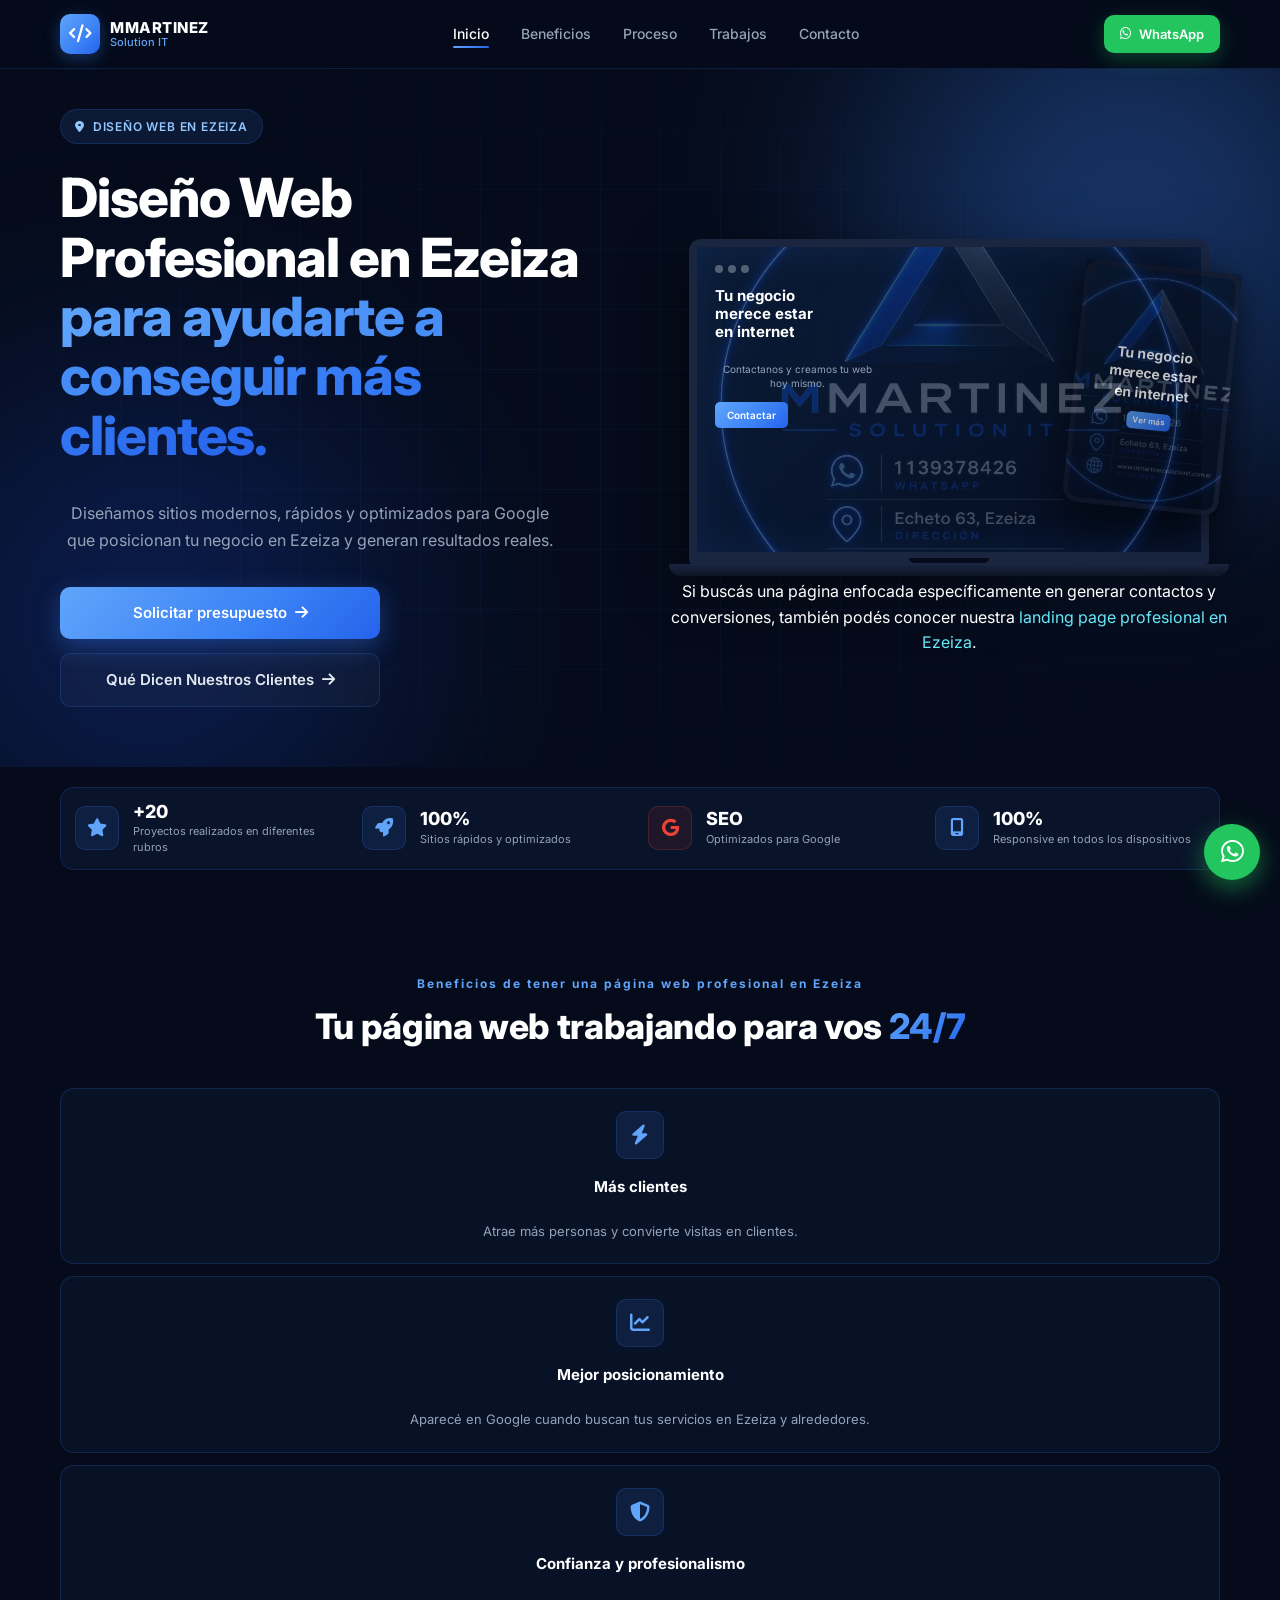
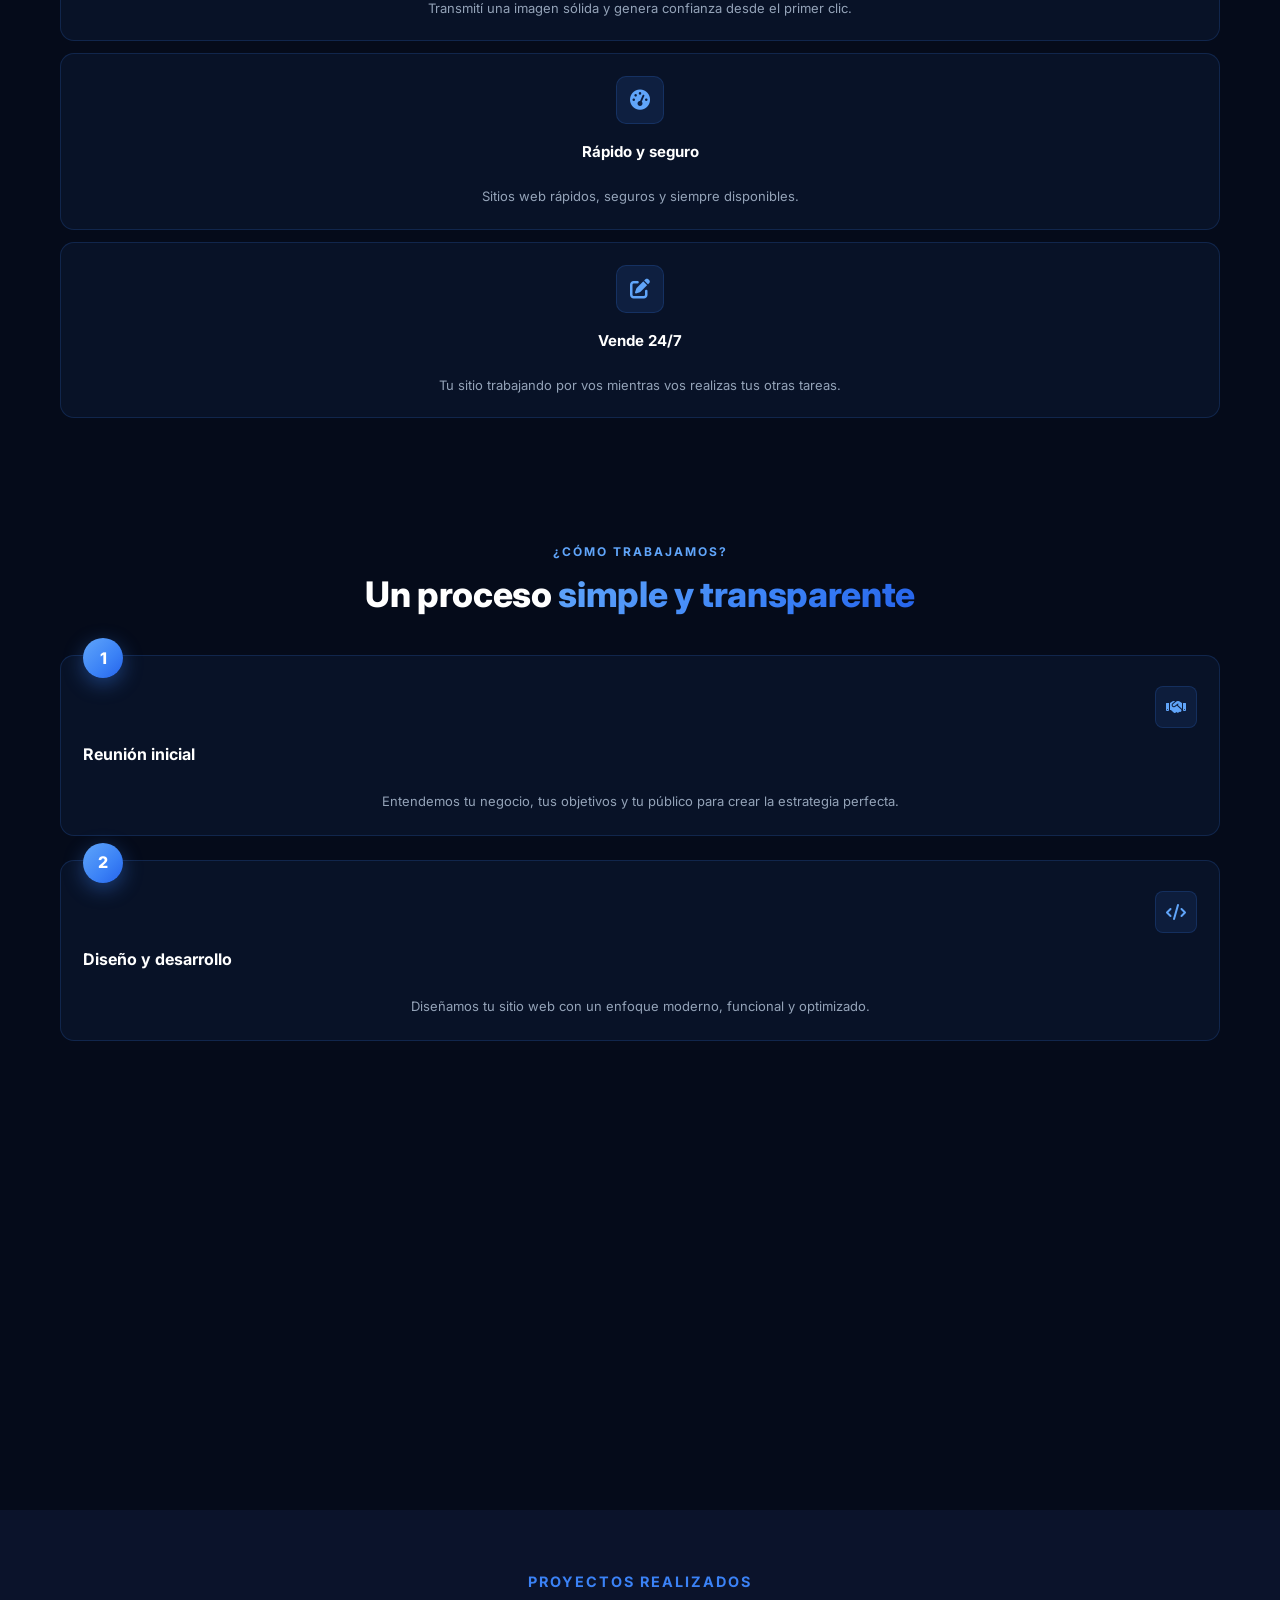
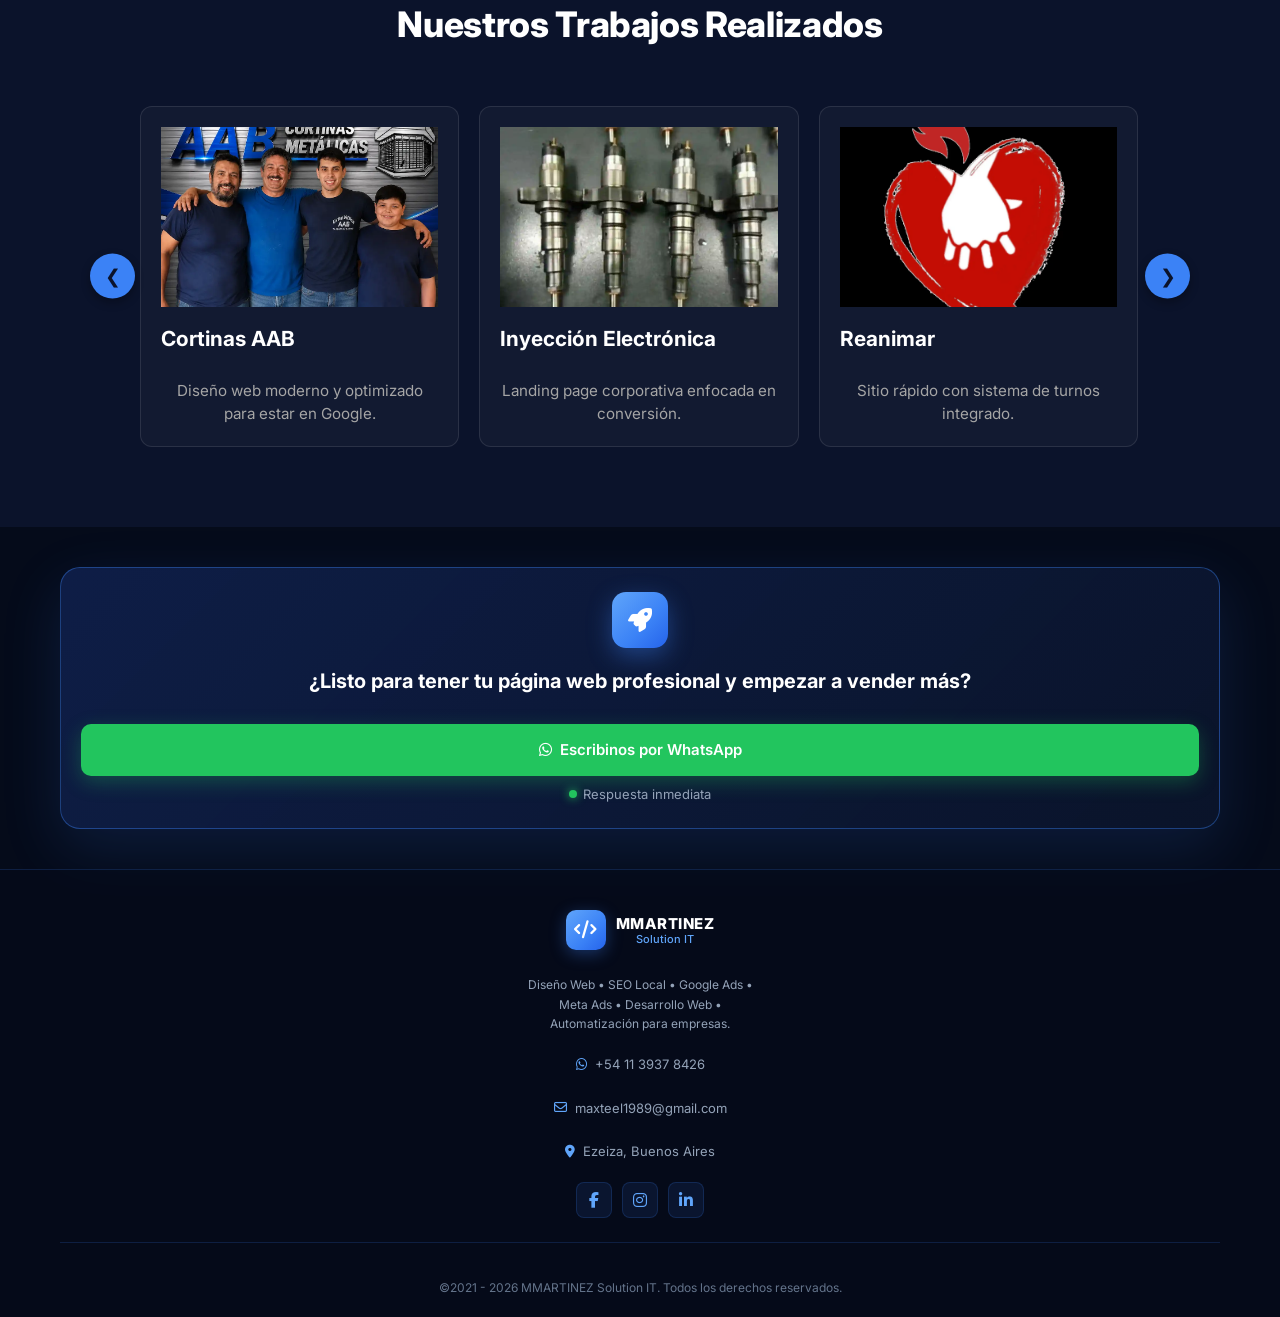
==== diseno-web-ezeiza.html @ 888f4911 "cambios en la web y de paso se agregaron las paginas de seo" ====
<!DOCTYPE html>

<html lang="es">

<head>
  <meta charset="UTF-8">
  <meta name="viewport" content="width=device-width, initial-scale=1.0">

  <!-- SEO -->
  <title>Diseño Web en Ezeiza | Páginas Web Profesionales | MMARTINEZ Solution IT</title>

  <meta
    name="description"
    content="Diseño web profesional en Ezeiza. Creamos páginas web rápidas, optimizadas para Google, SEO Local, Responsive y preparadas para conseguir clientes. Pedí tu presupuesto."
  >

  <meta
    name="keywords"
    content="Diseño Web Ezeiza, Desarrollo Web Ezeiza, Páginas Web Ezeiza, Landing Page Ezeiza, SEO Local Ezeiza, Google Ads Ezeiza, Marketing Digital Ezeiza"
  >

  <meta name="author" content="MMARTINEZ Solution IT">

  <meta
    name="robots"
    content="index,follow,max-image-preview:large,max-snippet:-1,max-video-preview:-1"
  >

  <!-- SEO LOCAL -->
  <meta name="geo.region" content="AR-B">
  <meta name="geo.placename" content="Ezeiza">
  <meta name="geo.position" content="-34.854;-58.523">
  <meta name="ICBM" content="-34.854,-58.523">

  <meta http-equiv="content-language" content="es-AR">

  <!-- URL CANÓNICA -->
  <link
    rel="canonical"
    href="https://www.mmartinezsolutionit.com.ar/diseno-web-ezeiza.html"
  >

  <meta name="theme-color" content="#050b1a">

  <!-- OPEN GRAPH -->
  <meta property="og:type" content="website">
  <meta property="og:locale" content="es_AR">
  <meta property="og:site_name" content="MMARTINEZ Solution IT">

  <meta
    property="og:title"
    content="Diseño Web Profesional en Ezeiza"
  >

  <meta
    property="og:description"
    content="Creamos páginas web modernas, rápidas y optimizadas para Google que generan clientes para tu negocio."
  >

  <meta
    property="og:url"
    content="https://www.mmartinezsolutionit.com.ar/diseno-web-ezeiza.html"
  >

  <meta
    property="og:image"
    content="https://www.mmartinezsolutionit.com.ar/img/mmartinez-logo.webp"
  >

  <!-- TWITTER / X -->
  <meta name="twitter:card" content="summary_large_image">

  <meta
    name="twitter:title"
    content="Diseño Web Profesional en Ezeiza"
  >

  <meta
    name="twitter:description"
    content="Páginas web modernas, rápidas y optimizadas para Google."
  >

  <meta
    name="twitter:image"
    content="https://www.mmartinezsolutionit.com.ar/img/mmartinez-logo.webp"
  >

 <!-- DATOS ESTRUCTURADOS -->
<script type="application/ld+json">
  {
    "@context": "https://schema.org",
    "@graph": [
      {
        "@type": "ProfessionalService",
        "@id": "https://www.mmartinezsolutionit.com.ar/#empresa",
        "name": "MMARTINEZ Solution IT",
        "url": "https://www.mmartinezsolutionit.com.ar/",
        "logo": "https://www.mmartinezsolutionit.com.ar/img/mmartinez-logo.webp",
        "image": "https://www.mmartinezsolutionit.com.ar/img/mmartinez-logo.webp",
        "telephone": "+54 11 3937-8426",
        "email": "mailto:maxteel1989@gmail.com",
        "priceRange": "$$",
        "description": "Agencia especializada en Diseño Web, SEO Local, Google Ads y Marketing Digital para empresas y comercios de Ezeiza.",
        "address": {
          "@type": "PostalAddress",
          "addressLocality": "Ezeiza",
          "addressRegion": "Buenos Aires",
          "addressCountry": "AR"
        },
        "areaServed": [
          {
            "@type": "City",
            "name": "Ezeiza"
          },
          {
            "@type": "City",
            "name": "Canning"
          },
          {
            "@type": "City",
            "name": "Monte Grande"
          },
          {
            "@type": "City",
            "name": "Tristán Suárez"
          },
          {
            "@type": "City",
            "name": "Carlos Spegazzini"
          }
        ],
        "sameAs": [
          "https://www.facebook.com/paginaswebmmartinez",
          "https://www.instagram.com/mmartinezsolutionit/",
          "https://www.linkedin.com/in/maximiliano-gabriel-martinez-54988a60/"
        ],
        "contactPoint": {
          "@type": "ContactPoint",
          "telephone": "+54 11 3937-8426",
          "contactType": "customer service",
          "areaServed": "AR",
          "availableLanguage": ["es"]
        }
      },
      {
        "@type": "WebSite",
        "@id": "https://www.mmartinezsolutionit.com.ar/#website",
        "url": "https://www.mmartinezsolutionit.com.ar/",
        "name": "MMARTINEZ Solution IT",
        "publisher": {
          "@id": "https://www.mmartinezsolutionit.com.ar/#empresa"
        },
        "inLanguage": "es-AR"
      },
      
      {
        "@type": "WebPage",
        "@id": "https://www.mmartinezsolutionit.com.ar/diseno-web-ezeiza.html",
        "url": "https://www.mmartinezsolutionit.com.ar/diseno-web-ezeiza.html",
        "name": "Diseño Web en Ezeiza",
        "description": "Servicio profesional de Diseño Web en Ezeiza para empresas, comercios y profesionales.",
        "isPartOf": {
          "@id": "https://www.mmartinezsolutionit.com.ar/#website"
        },
        "about": {
          "@id": "https://www.mmartinezsolutionit.com.ar/#empresa"
        },
        "inLanguage": "es-AR"
      }    
    ]
  }
  </script>
  <!-- ICONO -->
  <link
    rel="icon"
    type="image/webp"
    href="./img/mmartinez-logo.webp"
  >

  <link
    rel="apple-touch-icon"
    href="./img/mmartinez-logo.webp"
  >

  <!-- PRECONNECT -->
  <link
    rel="preconnect"
    href="https://fonts.googleapis.com"
  >

  <link
    rel="preconnect"
    href="https://fonts.gstatic.com"
    crossorigin
  >

  <!-- FUENTE -->
  <link
    href="https://fonts.googleapis.com/css2?family=Inter:wght@300;400;500;600;700;800;900&display=swap"
    rel="stylesheet"
  >

  <!-- FONT AWESOME -->
  <link
    rel="stylesheet"
    href="https://cdnjs.cloudflare.com/ajax/libs/font-awesome/6.5.0/css/all.min.css"
  >

  <!-- CSS -->
  <link rel="stylesheet" href="style1.css">

</head>

<body>
  
  <!--  ===== HEADER ===== -->
  <header class="header" id="header">
    <div class="container header__inner">
      <a href="index.html" class="logo" aria-label="MMartinez Solution IT">
        <span class="logo__icon">
          <i class="fa-solid fa-code"></i>
        </span>
        <span class="logo__text">
          <strong>MMARTINEZ</strong>
          <em>Solution IT</em>
        </span>
      </a>

      <nav class="nav" id="nav">
        <ul class="nav__list">
          <li><a href="#inicio" class="nav__link active" aria-current="page">Inicio</a></li>
          <li><a href="#beneficios" class="nav__link">Beneficios</a></li>
          <li><a href="#proceso" class="nav__link">Proceso</a></li>
          <li><a href="#trabajos" class="nav__link">Trabajos</a></li>
          <li><a href="#contacto" class="nav__link">Contacto</a></li>
        </ul>
      </nav>

      <a href="https://wa.me/5491139378426" target="_blank" rel="noopener" class="btn btn--whatsapp btn--sm">
        <i class="fa-brands fa-whatsapp"></i> WhatsApp
      </a>

      <button class="menu-toggle" aria-controls="nav" id="menuToggle" aria-label="Abrir menú" aria-expanded="false">
        <span></span><span></span><span></span>
      </button>
    </div>
  </header>

  <main>
  <!-- ===== HERO ===== -->
  <section class="hero" id="inicio">
    <div class="hero__bg">
      <div class="hero__grid"></div>
      <div class="hero__glow hero__glow--1"></div>
      <div class="hero__glow hero__glow--2"></div>
    </div>
    <div class="container hero__inner">
      <div class="hero__content">
        <span class="badge">
          <i class="fa-solid fa-location-dot"></i> DISEÑO WEB EN EZEIZA
        </span>
        <h1 class="hero__title">
          Diseño Web Profesional en Ezeiza<br />
          <span class="text-gradient">para ayudarte a conseguir más clientes. </span><br />
         
        </h1>
        <p class="hero__desc">
          Diseñamos sitios modernos, rápidos y optimizados para Google que posicionan tu negocio en Ezeiza y generan resultados reales.
        </p>
        <div class="hero__cta">
          <a href="https://wa.me/5491139378426" class="btn btn--primary">
            Solicitar presupuesto <i class="fa-solid fa-arrow-right"></i>
          </a>
          <a href="https://g.page/r/CZ8vkkgqBsf7EBM/review" class="btn btn--outline">
            Qué Dicen Nuestros Clientes <i class="fa-solid fa-arrow-right"></i>
          </a>
        </div>
      </div>

      <div class="hero__visual">
        <div class="hero__devices">
          <div class="device device--laptop">
            <div class="device__screen">
              <div class="device__content">
                <div class="mock-header">
                  <span></span><span></span><span></span>
                </div>
                <h4>Tu negocio<br/>merece estar<br/>en internet</h4>
                <p>Contactanos y creamos tu web hoy mismo.</p>
                <span class="mock-btn">Contactar</span>
              </div>
            </div>
            <div class="device__base">
              <p class="device__base__parrafo">
                Si buscás una página enfocada específicamente en generar
                contactos y conversiones, también podés conocer nuestra
                <a class="device__base__landing" href="landing-page-ezeiza.html">landing page profesional en Ezeiza</a>.
              </p>
            </div>
          </div>
          <div class="device device--tablet">
            <div class="device__screen">
              <div class="device__content">
                <h5>Tu negocio<br/>merece estar<br/>en internet</h5>
                <span class="mock-btn mock-btn--sm">Ver más</span>
              </div>
            </div>
          </div>
        </div>
      </div>
    </div>
  </section>

  <!-- ===== STATS ===== -->
  <section class="stats">
    <div class="container">
      <div class="stats__grid">
        <div class="stat">
          <div class="stat__icon"><i class="fa-solid fa-star"></i></div>
          <div class="stat__body">
            <span class="stat__num">+20</span>
            <span class="stat__label">Proyectos realizados en diferentes rubros</span>
          </div>
        </div>
        <div class="stat">
          <div class="stat__icon"><i class="fa-solid fa-rocket"></i></div>
          <div class="stat__body">
            <span class="stat__num">100%</span>
            <span class="stat__label">Sitios rápidos y optimizados</span>
          </div>
        </div>
        <div class="stat">
          <div class="stat__icon stat__icon--google">
            <i class="fa-brands fa-google"></i>
          </div>
          <div class="stat__body">
            <span class="stat__num">SEO</span>
            <span class="stat__label">Optimizados para Google</span>
          </div>
        </div>
        <div class="stat">
          <div class="stat__icon"><i class="fa-solid fa-mobile-screen"></i></div>
          <div class="stat__body">
            <span class="stat__num">100%</span>
            <span class="stat__label">Responsive en todos los dispositivos</span>
          </div>
        </div>
      </div>
    </div>
  </section>

  <!-- ===== BENEFITS ===== -->
  <section class="benefits" id="beneficios">
    <div class="container">
      <div class="section-head">
        <span class="section-eyebrow">Beneficios de tener una página web profesional en Ezeiza</span>
        <h2 class="section-title">
          Tu página web trabajando para vos <span class="text-gradient">24/7</span>
        </h2>
      </div>

      <div class="benefits__grid">
        <article class="benefit-card" data-benefit>
          <div class="benefit-card__icon"><i class="fa-solid fa-bolt"></i></div>
          <h3>Más clientes</h3>
          <p>Atrae más personas y convierte visitas en clientes.</p>
        </article>
        <article class="benefit-card" data-benefit>
          <div class="benefit-card__icon"><i class="fa-solid fa-chart-line"></i></div>
          <h3>Mejor posicionamiento</h3>
          <p>Aparecé en Google cuando buscan tus servicios en Ezeiza y alrededores.</p>
        </article>
        <article class="benefit-card" data-benefit>
          <div class="benefit-card__icon"><i class="fa-solid fa-shield-halved"></i></div>
          <h3>Confianza y profesionalismo</h3>
          <p>Transmití una imagen sólida y genera confianza desde el primer clic.</p>
        </article>
        <article class="benefit-card" data-benefit>
          <div class="benefit-card__icon"><i class="fa-solid fa-gauge-high"></i></div>
          <h3>Rápido y seguro</h3>
          <p>Sitios web rápidos, seguros y siempre disponibles.</p>
        </article>
        
        <article class="benefit-card" data-benefit>
          <div class="benefit-card__icon"><i class="fa-solid fa-pen-to-square"></i></div>
          <h3>Vende 24/7</h3>
          <p>Tu sitio trabajando por vos mientras vos realizas tus otras tareas.</p>
        </article>
      </div>
    </div>
  </section>

  <!-- ===== PROCESS ===== -->
  <section class="process" id="proceso">
    <div class="container">
      <div class="section-head">
        <span class="section-eyebrow">¿CÓMO TRABAJAMOS?</span>
        <h2 class="section-title">
          Un proceso <span class="text-gradient">simple y transparente</span>
        </h2>
      </div>

      <div class="process__grid">
        <article class="step-card">
          <span class="step-card__num">1</span>
          <div class="step-card__icon"><i class="fa-solid fa-handshake"></i></div>
          <h3>Reunión inicial</h3>
          <p>Entendemos tu negocio, tus objetivos y tu público para crear la estrategia perfecta.</p>
        </article>
        <article class="step-card">
          <span class="step-card__num">2</span>
          <div class="step-card__icon"><i class="fa-solid fa-code"></i></div>
          <h3>Diseño y desarrollo</h3>
          <p>Diseñamos tu sitio web con un enfoque moderno, funcional y optimizado.</p>
        </article>
        <article class="step-card">
          <span class="step-card__num">3</span>
          <div class="step-card__icon"><i class="fa-solid fa-magnifying-glass"></i></div>
          <h3>Revisión y ajustes</h3>
          <p>Revisamos juntos el sitio y realizamos los ajustes necesarios.</p>
        </article>
        <article class="step-card">
          <span class="step-card__num">4</span>
          <div class="step-card__icon"><i class="fa-solid fa-rocket"></i></div>
          <h3>Publicación y soporte</h3>
          <p>Publicamos tu web en internet y te brindamos soporte continuo.</p>
        </article>
      </div>
    </div>
  </section>

  <!-- ===== WORKS ===== -->
  <section id="trabajos" class="trabajos-section">
    <div class="container">
        <span class="section-subtitle">PROYECTOS REALIZADOS</span>
        <h2 class="section-title">Nuestros Trabajos Realizados</h2>
        
        <!-- CONTENEDOR PRINCIPAL DEL SLIDER -->
        <div class="slider-container">
            <!-- Pista interna que se mueve de forma horizontal -->
            <div class="slider-track">
                <!-- Tarjeta 1 -->
                <div class="slider-card">
                    <div class="card-image-placeholder"><img src="./img/familia-version-final-convertido.webp" width="600"
                      height="400" loading="lazy" alt="Página web desarrollada para Cortinas AAB en Ezeiza" class="work-img">
                    </div>
                    <h3>Cortinas AAB</h3>
                    <p>Diseño web moderno y optimizado para estar en Google.</p>
                </div>
                <!-- Tarjeta 2 -->
                <div class="slider-card">
                    <div class="card-image-placeholder"><img src="./img/emi_11zon.webp" width="600"
                      height="400" loading="lazy" alt="inyeccion electronica creada en Ezeiza" class="work-img"></div>
                    <h3>Inyección Electrónica</h3>
                    <p>Landing page corporativa enfocada en conversión.</p>
                </div>
                <!-- Tarjeta 3 -->
                <div class="slider-card">
                    <div class="card-image-placeholder"><img src="./img/reanimar_11zon.webp" width="600"
                      height="400" loading="lazy" alt="Reanimar" class="work-img"></div>
                    <h3>Reanimar</h3>
                    <p>Sitio rápido con sistema de turnos integrado.</p>
                </div>
                <!-- Tarjeta 4 -->
                <div class="slider-card">
                    <div class="card-image-placeholder"><img src="./img/viejaloca-sleider1_11zon.webp" width="600"
                      height="400" loading="lazy" alt="locamaria" class="work-img"></div>
                    <h3>Loca Maria Grow Shop</h3>
                    <p>Portal estilo tienda online, con optimización SEO local.</p>
                </div>
            </div>

            <!-- Botones de navegación (A los costados) -->
            <button type="button" class="slider-btn prev-btn" aria-label="Anterior">&#10094;</button>
            <button type="button" class="slider-btn next-btn" aria-label="Siguiente">&#10095;</button>
        </div>
    </div>
</section>


  <!-- ===== CTA BAR ===== -->
  <section class="cta-bar" id="contacto">
    <div class="container">
      <div class="cta-bar__inner">
        <div class="cta-bar__text">
          <div class="cta-bar__icon"><i class="fa-solid fa-rocket"></i></div>
          <div>
            <h3>¿Listo para tener tu página web profesional y empezar a vender más?</h3>
          </div>
        </div>
        <div class="cta-bar__actions">
          <a href="https://wa.me/5491139378426" target="_blank" rel="noopener" class="btn btn--whatsapp">
            <i class="fa-brands fa-whatsapp"></i> Escribinos por WhatsApp
          </a>
          <span class="cta-bar__note">
            <span class="dot"></span> Respuesta inmediata
          </span>
        </div>
      </div>
    </div>
  </section>
</main>
  <!-- ===== FOOTER ===== -->
  <footer class="footer">
    <div class="container">
      <div class="footer__grid">
        <div class="footer__brand">
          <a href="#inicio" class="logo">
            <span class="logo__icon"><i class="fa-solid fa-code"></i></span>
            <span class="logo__text">
              <strong>MMARTINEZ</strong>
              <em>Solution IT</em>
            </span>
          </a>
          <p>Diseño Web • SEO Local • Google Ads • Meta Ads • Desarrollo Web • Automatización para empresas.</p>
        </div>
        <div class="footer__col">
          <a href="https://wa.me/5491139378426" target="_blank" rel="noopener">
            <i class="fa-brands fa-whatsapp"></i> +54 11 3937 8426
          </a>
        </div>

        <!-- DÉJALO ASÍ -->
<div class="footer__col">
  <a href="mailto:maxteel1989@gmail.com">
    <i class="fa-regular fa-envelope"></i> maxteel1989@gmail.com
  </a>
</div>
        <div class="footer__col">
          <span><i class="fa-solid fa-location-dot"></i> Ezeiza, Buenos Aires</span>
        </div>
        <div class="footer__social">
          <a href="https://www.facebook.com/paginaswebmmartinez" aria-label="Facebook"><i class="fa-brands fa-facebook-f"></i></a>
          <a href="https://www.instagram.com/mmartinezsolutionit?igsh=dno4ZnNzYWp0a2tt" aria-label="Instagram"><i class="fa-brands fa-instagram"></i></a>
          <a href="https://www.linkedin.com/in/maximiliano-gabriel-martinez-54988a60?utm_source=share_via&utm_content=profile&utm_medium=member_android" aria-label="LinkedIn"><i class="fa-brands fa-linkedin-in"></i></a>
        </div>
      </div>
      <div class="footer__bottom">
        <p>©2021 - 2026 MMARTINEZ Solution IT. Todos los derechos reservados.</p>
      </div>
    </div>
  </footer>

  <!-- Mobile floating WhatsApp -->
  <a href="https://wa.me/5491139378426" target="_blank" rel="noopener" class="float-wa" aria-label="WhatsApp">
    <i class="fa-brands fa-whatsapp"></i>
  </a>
  <script src="app1.js"></script>
 
</body>
</html>
---- style1.css ----
/* ============================================
   MMARTINEZ Solution IT - Styles
   ============================================ */

/* ---------- Variables ---------- */
:root {
    --bg-900: #050b1a;
    --bg-800: #0a1428;
    --bg-700: #0d1a35;
    --bg-600: #111f3d;
    --bg-500: #172a4d;
    --border: rgba(59, 130, 246, 0.18);
    --border-hover: rgba(59, 130, 246, 0.4);
    --blue-500: #3b82f6;
    --blue-400: #60a5fa;
    --blue-300: #93c5fd;
    --cyan-300: #67e8f9;
    --green-500: #22c55e;
    --white: #ffffff;
    --text: #e2e8f0;
    --text-muted: #94a3b8;
    --text-dim: #64748b;
    --radius: 14px;
    --radius-sm: 10px;
    --radius-lg: 20px;
    --shadow-glow: 0 0 60px rgba(59, 130, 246, 0.25);
    --grad-blue: linear-gradient(135deg, #60a5fa 0%, #3b82f6 60%, #2563eb 100%);
    --grad-cyan: linear-gradient(135deg, #67e8f9 0%, #3b82f6 100%);
  }
  
  /* ---------- Reset ---------- */
  *, *::before, *::after { box-sizing: border-box; }
  * { margin: 0; padding: 0; }
  
  html { scroll-behavior: smooth; -webkit-text-size-adjust: 100%;
    overflow-x: hidden }
  
   
  
  body {
    font-family: 'Inter', -apple-system, sans-serif;
    background: var(--bg-900);
    color: var(--text);
    line-height: 1.6;
    overflow-x: hidden;
    -webkit-font-smoothing: antialiased;
  }
  img, svg { max-width: 100%; display: block; }
  a { color: inherit; text-decoration: none; }
  button { font: inherit; background: none; border: none; color: inherit; cursor: pointer; }
  ul { list-style: none; }
  
  /* ---------- Layout ---------- */
  .container {
    width: 100%;
    max-width: 1200px;
    margin: 0 auto;
    padding: 0 20px;
  }
  
  /* ---------- Utilities ---------- */
  .text-gradient {
    background: var(--grad-blue);
    -webkit-background-clip: text;
    background-clip: text;
    color: transparent;
  }
  
  /* ---------- Buttons ---------- */
  .btn {
    display: inline-flex;
    align-items: center;
    justify-content: center;
    gap: 8px;
    padding: 14px 26px;
    border-radius: 10px;
    font-weight: 600;
    font-size: 15px;
    transition: all 0.25s ease;
    cursor: pointer;
    white-space: nowrap;
  }
  .btn--sm { padding: 9px 16px; font-size: 13px; }
  .btn--primary {
    background: var(--grad-blue);
    color: var(--white);
    box-shadow: 0 8px 24px rgba(59, 130, 246, 0.35);
  }
  .btn--primary:hover { transform: translateY(-2px); box-shadow: 0 12px 32px rgba(59,130,246,.5); }
  .btn--outline {
    background: rgba(255,255,255,0.03);
    color: var(--text);
    border: 1px solid var(--border);
  }
  .btn--outline:hover { background: rgba(59,130,246,0.1); border-color: var(--border-hover); }
  .btn--whatsapp {
    background: var(--green-500);
    color: var(--white);
    box-shadow: 0 6px 20px rgba(34,197,94,.3);
  }
  .btn--whatsapp:hover { background: #16a34a; transform: translateY(-2px); }
  
  /* ---------- Logo ---------- */
  .logo { display: inline-flex; align-items: center; gap: 10px; }
  .logo__icon {
    width: 40px; height: 40px;
    display: grid; place-items: center;
    background: var(--grad-blue);
    border-radius: 10px;
    color: white;
    font-size: 18px;
    box-shadow: 0 4px 16px rgba(59,130,246,.35);
  }
  .logo__text { display: flex; flex-direction: column; line-height: 1.1; }
  .logo__text strong { color: var(--white); font-size: 15px; font-weight: 800; letter-spacing: 0.5px; }
  .logo__text em { color: var(--blue-400); font-size: 11px; font-style: normal; font-weight: 500; }
  
  /* ---------- Header ---------- */
  .header {
    position: sticky;
    top: 0;
    z-index: 100;
    background: rgba(5, 11, 26, 0.75);
    backdrop-filter: blur(20px);
    -webkit-backdrop-filter: blur(20px);
    border-bottom: 1px solid var(--border);
    transition: background 0.3s;
  }
  .header.scrolled { background: rgba(5, 11, 26, 0.95); }
  .header__inner {
    display: flex;
    align-items: center;
    justify-content: space-between;
    gap: 20px;
    padding: 14px 20px;
  }
  .nav__list { display: flex; gap: 32px; }
  .nav__link {
    color: var(--text-muted);
    font-size: 14px;
    font-weight: 500;
    transition: color .2s;
    position: relative;
  }
  .nav__link:hover, .nav__link.active { color: var(--white); }
  .nav__link.active::after {
    content: '';
    position: absolute;
    bottom: -6px; left: 0;
    width: 100%; height: 2px;
    background: var(--grad-blue);
    border-radius: 2px;
  }
  .menu-toggle {
    display: none;
    flex-direction: column;
    gap: 5px;
    padding: 6px;
  }
  .menu-toggle span {
    width: 24px; height: 2px;
    background: var(--white);
    border-radius: 2px;
    transition: transform .3s;
  }
  
  /* ---------- Hero ---------- */
  .hero {
    position: relative;
    padding: 60px 0 80px;
    overflow: hidden;
  }
  .hero__bg {
    position: absolute;
    inset: 0;
    z-index: 0;
    pointer-events: none;
  }
  .hero__grid {
    position: absolute;
    inset: 0;
    background-image:
      linear-gradient(rgba(59,130,246,0.06) 1px, transparent 1px),
      linear-gradient(90deg, rgba(59,130,246,0.06) 1px, transparent 1px);
    background-size: 60px 60px;
    mask-image: radial-gradient(ellipse at center, black 40%, transparent 80%);
    -webkit-mask-image: radial-gradient(ellipse at center, black 40%, transparent 80%);
  }
  .hero__glow {
    position: absolute;
    width: 500px; height: 500px;
    border-radius: 50%;
    filter: blur(120px);
    opacity: .35;
  }
  .hero__glow--1 {
    background: #3b82f6;
    top: -100px; right: -100px;
  }
  .hero__glow--2 {
    background: #1d4ed8;
    bottom: -100px; left: -100px;
    opacity: .25;
  }
  .hero__inner {
    position: relative;
    z-index: 1;
    display: grid;
    grid-template-columns: 1.05fr 1fr;
    gap: 50px;
    align-items: center;
  }
  
  .badge {
    display: inline-flex;
    align-items: center;
    gap: 8px;
    padding: 7px 14px;
    border-radius: 999px;
    background: rgba(59,130,246,0.12);
    border: 1px solid var(--border);
    color: var(--blue-300);
    font-size: 12px;
    font-weight: 600;
    letter-spacing: 0.8px;
    margin-bottom: 24px;
  }
  
  .hero__title {
    font-size: clamp(32px, 5vw, 54px);
    font-weight: 800;
    line-height: 1.1;
    color: var(--white);
    margin-bottom: 20px;
    letter-spacing: -0.02em;
  }
  .hero__desc {
    font-size: 16px;
    color: var(--text-muted);
    max-width: 500px;
    margin-bottom: 32px;
    line-height: 1.7;
  }
  .hero__cta {
    display: flex;
    gap: 14px;
    flex-wrap: wrap;
  }
  
  /* ---------- Hero devices (laptop + tablet mockup) ---------- */
  .hero__visual { position: relative; display: flex; justify-content: center; align-items: center; min-height: 380px; }
  .hero__devices { position: relative; width: 100%; max-width: 520px; }
  
  .device { position: relative; }
  .device--laptop { width: 100%; }
  /* ---------- Hero devices (laptop + tablet mockup) ---------- */
  .hero__visual { 
    position: relative; 
    display: flex; 
    justify-content: center; 
    align-items: center; 
    min-height: 380px; 
  }
  
  .hero__devices { 
    position: relative; 
    width: 100%; 
    max-width: 520px; 
  }
  
  .device { 
    position: relative; 
  }
  
  /* ---------- Hero devices (laptop + tablet mockup) ---------- */
  .hero__visual { 
    position: relative; 
    display: flex; 
    justify-content: center; 
    align-items: center; 
    min-height: 380px; 
  }
  
  .hero__devices { 
    position: relative; 
    width: 100%; 
    max-width: 520px; 
  }
  
  .device { 
    position: relative; 
  }
  
  /* ==========================================
     1. PANTALLA DE LA PC (LAPTOP)
     ========================================== */
  .device--laptop { 
    width: 100%; 
  }
  
  .device--laptop .device__screen {
    aspect-ratio: 16/10;
    background: linear-gradient(135deg, #0f2547 0%, #061229 100%); /* Sintaxis corregida */
    border-radius: 12px 12px 4px 4px;
    border: 8px solid #1a2540;
    border-bottom: 12px solid #1a2540;
    padding: 18px;
    position: relative;
    overflow: hidden;
    box-shadow: 0 20px 60px rgba(0,0,0,.5), inset 0 0 40px rgba(59,130,246,.15);
  }
  
  /* Imagen de fondo para la PC */
  .device--laptop .device__screen::before {
    content: '';
    position: absolute;
    inset: 0;
    background-image: url("./img/mmartinez-logo.webp");
    background-position: center;
    background-repeat: no-repeat;
    background-size: cover; /* Rellena la pantalla de la PC */
    opacity: .25; /* Opacidad baja para que se lea el texto */
    z-index: 1;
  }
  
  .device--laptop .device__base {
    height: 12px;
    background: linear-gradient(180deg, #1a2540, #0d1526);
    border-radius: 0 0 20px 20px;
    margin: 0 -20px;
    position: relative;
  }
  
  .device--laptop .device__base::before {
    content: '';
    position: absolute;
    top: 0; left: 50%;
    transform: translateX(-50%);
    width: 80px; height: 5px;
    background: #050b1a;
    border-radius: 0 0 8px 8px;
  }
  
  /* ==========================================
     2. PANTALLA DEL CELULAR / TABLET (¡Aquí estaba el error!)
     ========================================== */
  /* Agregamos el pseudoelemento ::before específicamente para la clase del HTML */
  /*.device--tablet .device__screen::before {
    content: '';
    position: absolute;
    inset: 0;
    background-image: url("./img/mmartinez-logo.webp");
    background-position: center;
    background-repeat: no-repeat;
    background-size: cover; /* Se adapta perfectamente al formato vertical del celular */
  /*  opacity: .25; /* Opacidad baja idéntica a la PC */
   /* z-index: 1;
  }*/
  /* ==========================================
     2. PANTALLA DEL CELULAR / TABLET
     ========================================== */
     .device--tablet .device__screen::before {
      content: '';
      position: absolute;
      inset: 0;
      background-image: url("./img/mmartinez-logo.webp");
      background-position: center;
      background-repeat: no-repeat;
      background-size: cover;
      opacity: .25;
      z-index: 1;
    }
    
    /* --- Ajustes para evitar que el botón se desborde abajo --- */
    .device--tablet .device__screen {
      aspect-ratio: 9/14;
      background: linear-gradient(135deg, #0f2547 0%, #061229 100%);
      border-radius: 14px;
      border: 5px solid #1a2540;
      padding: 10px 6px; /* Reducimos padding interno */
      overflow: hidden;
      box-shadow: 0 15px 40px rgba(0,0,0,.6);
    }
    
    .device--tablet .device__content {
      max-width: 100%;
      height: 100%;
      display: flex;
      flex-direction: column;
      justify-content: center;
      align-items: center;
      text-align: center;
    }
    
    .device--tablet .device__content h5 {
      font-size: clamp(9px, 1.2vw, 11px); /* Reducimos un poco el texto */
      font-weight: 700;
      color: white;
      margin-bottom: 6px;
      line-height: 1.2;
    }
    
    .device--tablet .mock-btn--sm {
      padding: 2px 6px;
      font-size: 8px; /* Botón ligeramente más compacto */
      margin-top: 2px;
    }
  
  
  
  
  
  
  
  /* ==========================================
     3. CAPA DE TEXTO (Asegura que flote adelante)
     ========================================== */
  .device__content {
    position: relative;
    z-index: 10; /* Subido a 10 para ganarle al z-index: 1 del fondo */
    color: white;
    max-width: 35%;
    font-size: 17px;
  }
  
  /* Forzar a cualquier elemento interno (títulos, botones) a estar al frente */
  .device__screen * {
    position: relative;
    z-index: 10; 
  }
  .mock-header {
    display: flex; gap: 5px; margin-bottom: 14px;
  }
  .mock-header span {
    width: 8px; height: 8px; border-radius: 50%;
    background: rgba(255,255,255,.3);
  }
  .device__content h4 {
    font-size: clamp(11px, 1.6vw, 15px);
    font-weight: 700;
    line-height: 1.2;
    margin-bottom: 6px;
  }
  .device__content p {
    font-size: clamp(7px, 1vw, 10px);
    color: var(--text-muted);
    margin-bottom: 10px;
    line-height: 1.4;
  }
  .mock-btn {
    display: inline-block;
    padding: 5px 12px;
    background: var(--grad-blue);
    color: white;
    border-radius: 5px;
    font-size: 10px;
    font-weight: 600;
  }
  .mock-btn--sm { padding: 3px 8px; font-size: 10px; }
  
  .device--tablet {
    position: absolute;
    right: -8%;
    top: 12%;
    width: 26%;
    transform: rotate(6deg);
  }
  .device--tablet .device__screen {
    aspect-ratio: 9/14;
    background: linear-gradient(135deg, #0f2547 0%, #061229 100%);
    border-radius: 14px;
    border: 5px solid #1a2540;
    padding: 12px 8px;
    overflow: hidden;
    box-shadow: 0 15px 40px rgba(0,0,0,.6);
  }
  .device--tablet .device__content h5 {
   
    font-size: 14px;
    font-weight: 700;
    color: white;
    margin-bottom: 8px;
    line-height: 1.4;
  }
  
 /****enlaces internos*****/

 
.device__base__parrafo, p {
  text-align: center;
  font-size: 200px;
  color:white;
  padding-top: 15px;
}
.device__base__landing {
  cursor: pointer;
 color: var(--cyan-300);
}

  /* ---------- Stats ---------- */
  .stats {
    padding: 20px 0 40px;
    position: relative;
    z-index: 2;
  }
  .stats__grid {
    display: grid;
    grid-template-columns: repeat(4, 1fr);
    gap: 16px;
    background: rgba(13, 26, 53, 0.6);
    border: 1px solid var(--border);
    border-radius: var(--radius);
    padding: 22px;
    backdrop-filter: blur(10px);
  }
  .stat {
    display: flex;
    align-items: center;
    gap: 14px;
  }
  .stat__icon {
    width: 44px; height: 44px;
    display: grid; place-items: center;
    border-radius: 10px;
    background: rgba(59,130,246,0.12);
    color: var(--blue-400);
    font-size: 18px;
    border: 1px solid var(--border);
    flex-shrink: 0;
  }
  .stat__icon--google { color: #ea4335; background: rgba(234,67,53,.1); border-color: rgba(234,67,53,.2); }
  .stat__body { display: flex; flex-direction: column; }
  .stat__num {
    font-size: 22px;
    font-weight: 800;
    color: var(--white);
    line-height: 1.1;
  }
  .stat__label {
    font-size: 11px;
    color: var(--text-muted);
    line-height: 1.4;
    margin-top: 3px;
  }
  
  /* ---------- Section head ---------- */
  .section-head { text-align: center; margin-bottom: 40px; }
  .section-eyebrow {
    display: inline-block;
    font-size: 12px;
    font-weight: 700;
    color: var(--blue-400);
    letter-spacing: 2px;
    margin-bottom: 12px;
  }
  .section-title {
    font-size: clamp(24px, 3.5vw, 36px);
    font-weight: 800;
    color: var(--white);
    line-height: 1.2;
    letter-spacing: -0.01em;
  }
  
  /* ---------- Benefits ---------- */
  .benefits { padding: 60px 0; }
  .benefits__grid {
    display: grid;
    grid-template-columns: repeat(5, 1fr);
    gap: 16px;
  }
  .benefit-card {
    background: rgba(13, 26, 53, 0.5);
    border: 1px solid var(--border);
    border-radius: var(--radius);
    padding: 22px 18px;
    text-align: center;
    transition: all .3s ease;
    cursor: pointer;
  }
  .benefit-card:hover {
    transform: translateY(-4px);
    border-color: var(--border-hover);
    box-shadow: 0 12px 40px rgba(59,130,246,.15);
    background: rgba(13, 26, 53, 0.8);
  }
  .benefit-card__icon {
    width: 48px; height: 48px;
    border-radius: 10px;
    background: rgba(59,130,246,0.12);
    color: var(--blue-400);
    display: grid; place-items: center;
    font-size: 20px;
    margin: 0 auto 16px;
    border: 1px solid var(--border);
  }
  .benefit-card h3 {
    color: var(--white);
    font-size: 15px;
    font-weight: 700;
    margin-bottom: 8px;
  }
  .benefit-card p {
    color: var(--text-muted);
    font-size: 13px;
    line-height: 1.5;
  }
  
  /* ---------- Process ---------- */
  .process { padding: 60px 0; }
  .process__grid {
    display: grid;
    grid-template-columns: repeat(4, 1fr);
    gap: 20px;
  }
  .step-card {
    position: relative;
    background: rgba(13, 26, 53, 0.5);
    border: 1px solid var(--border);
    border-radius: var(--radius);
    padding: 30px 22px 24px;
    transition: all .3s ease;
  }
  .step-card:hover {
    transform: translateY(-4px);
    border-color: var(--border-hover);
    box-shadow: 0 12px 40px rgba(59,130,246,.15);
  }
  .step-card__num {
    position: absolute;
    top: -18px; left: 22px;
    width: 40px; height: 40px;
    display: grid; place-items: center;
    background: var(--grad-blue);
    color: white;
    border-radius: 50%;
    font-weight: 800;
    font-size: 16px;
    box-shadow: 0 6px 20px rgba(59,130,246,.4);
  }
  .step-card__icon {
    width: 42px; height: 42px;
    margin-left: auto;
    margin-bottom: 14px;
    display: grid; place-items: center;
    color: var(--blue-400);
    background: rgba(59,130,246,.1);
    border-radius: 8px;
    border: 1px solid var(--border);
  }
  .step-card h3 {
    color: var(--white);
    font-size: 16px;
    font-weight: 700;
    margin-bottom: 8px;
  }
  .step-card p {
    color: var(--text-muted);
    font-size: 13px;
    line-height: 1.55;
  }
  
  /* ---------- trabajos ---------- */
  /* --- Sección de Trabajos --- */
  .trabajos-section {
    padding: 60px 20px;
    background-color: #0b132b; /* Fondo oscuro integrado al resto de tu web */
    text-align: center;
    overflow: hidden;
  }
  
  .section-subtitle {
    color: #3b82f6; /* El azul brillante de tu marca */
    font-size: 0.9rem;
    letter-spacing: 2px;
    font-weight: bold;
    display: block;
    margin-bottom: 10px;
  }
  
  .section-title {
    color: #ffffff;
    font-size: 2.2rem;
    margin-bottom: 40px;
  }
  
  /* --- Contenedor del Slider --- */
  .slider-container {
    position: relative;
    max-width: 1100px;
    margin: 0 auto;
    padding: 0 50px; /* Espacio para que las flechas respiren */
  }
  
  /* Pista que contiene las tarjetas de forma horizontal */
  .slider-track {
    display: flex;
    gap: 20px;
    overflow-x: auto;
    scroll-behavior: smooth;
    padding: 20px 0;
    scrollbar-width: none; /* Oculta la barra de scroll en Firefox */
  }
  
  .slider-track::-webkit-scrollbar {
    display: none; /* Oculta la barra de scroll en Chrome/Safari */
  }
  
  /* --- Tarjetas individuales --- */
  .slider-card {
    flex: 0 0 calc(33.333% - 14px); /* Tres tarjetas por pantalla en escritorio */
    background: rgba(255, 255, 255, 0.03);
    border: 1px solid rgba(255, 255, 255, 0.1);
    border-radius: 12px;
    padding: 20px;
    box-sizing: border-box;
    text-align: left;
    transition: transform 0.3s ease, box-shadow 0.3s ease;
  }
  
  .slider-card:hover {
    transform: translateY(-5px);
    border-color: #e6edea;
    box-shadow: 0 10px 20px rgba(181, 195, 188, 0.1);
  }
  
  .card-image-placeholder {
    width: 100%;
    height: 180px;
    background-color: #1c2541;
    border-radius: 8px;
    margin-bottom: 15px;
  }
  
  .slider-card h3 {
    color: #ffffff;
    font-size: 1.3rem;
    margin-bottom: 10px;
  }
  
  .slider-card p {
    color: #a5a5a5;
    font-size: 0.95rem;
    line-height: 1.5;
  }
  
  /* --- Flechas de Navegación --- */
  .slider-btn {
    position: absolute;
    top: 50%;
    transform: translateY(-50%);
    background: #3b82f6;
    color: #0b132b;
    border: none;
    width: 45px;
    height: 45px;
    border-radius: 50%;
    font-size: 1.2rem;
    cursor: pointer;
    z-index: 10;
    display: flex;
    align-items: center;
    justify-content: center;
    transition: all 0.3s ease;
    box-shadow: 0 4px 10px rgba(0, 0, 0, 0.3);
  }
  
  .slider-btn:hover {
    background: #688f95;
    color: #3d57ee;
    transform: translateY(-50%) scale(1.1);
  }
  
  .prev-btn { left: 0; }
  .next-btn { right: 0; }
  
  /* --- RESPONSIVE DESIGN --- */
  
  /* Tablets (Muestra 2 tarjetas) */
  @media (max-width: 900px) {
    .slider-card {
        flex: 0 0 calc(50% - 10px);
    }
    .section-title { font-size: 1.8rem; }
  }
  
  /* Celulares (Muestra 1 tarjeta y ajusta márgenes de flechas) */
  @media (max-width: 600px) {
    .slider-container {
        padding: 0 20px;
    }
    .slider-card {
        flex: 0 0 100%;
    }
    .slider-btn {
        width: 35px;
        height: 35px;
        font-size: 1rem;
    }
    .prev-btn { left: -5px; }
    .next-btn { right: -5px; }
  }
  
  
  
  
  
  .work-img {
    width: 100%;
    height: 100%;
    object-fit: cover; /* Hace que la foto se adapte sin deformarse */
    display: block;
  }
  
  
  
  
  
  
  
  
  
  
  
  /* ---------- CTA Bar ---------- */
  .cta-bar { padding: 40px 0; }
  .cta-bar__inner {
    background: linear-gradient(135deg, rgba(30,58,138,.4) 0%, rgba(13,26,53,.6) 100%);
    border: 1px solid var(--border-hover);
    border-radius: var(--radius-lg);
    padding: 30px 36px;
    display: flex;
    align-items: center;
    justify-content: space-between;
    gap: 30px;
    flex-wrap: wrap;
    box-shadow: 0 20px 60px rgba(59,130,246,.15);
  }
  .cta-bar__text {
    display: flex;
    align-items: center;
    gap: 20px;
    flex: 1;
    min-width: 280px;
  }
  .cta-bar__icon {
    width: 56px; height: 56px;
    border-radius: 14px;
    background: var(--grad-blue);
    color: white;
    display: grid; place-items: center;
    font-size: 24px;
    flex-shrink: 0;
    box-shadow: 0 8px 24px rgba(59,130,246,.4);
  }
  .cta-bar__text h3 {
    color: var(--white);
    font-size: 20px;
    font-weight: 700;
    line-height: 1.3;
  }
  .cta-bar__actions {
    display: flex;
    flex-direction: column;
    align-items: flex-end;
    gap: 8px;
  }
  .cta-bar__note {
    display: inline-flex;
    align-items: center;
    gap: 6px;
    font-size: 13px;
    color: var(--text-muted);
  }
  .dot {
    width: 8px; height: 8px;
    background: var(--green-500);
    border-radius: 50%;
    box-shadow: 0 0 10px var(--green-500);
    animation: pulse 2s infinite;
  }
  @keyframes pulse {
    0%, 100% { opacity: 1; }
    50% { opacity: .5; }
  }
  
  /* ---------- Footer ---------- */
  .footer {
    padding: 40px 0 20px;
    border-top: 1px solid var(--border);
    background: rgba(5, 11, 26, 0.6);
  }
  .footer__grid {
    display: grid;
    grid-template-columns: 1.4fr 1fr 1.4fr 1fr auto;
    gap: 30px;
    align-items: center;
    padding-bottom: 24px;
    border-bottom: 1px solid var(--border);
  }
  .footer__brand p {
    color: var(--text-muted);
    font-size: 12px;
    margin-top: 10px;
    max-width: 240px;
  }
  .footer__col a, .footer__col span {
    color: var(--text-muted);
    font-size: 13px;
    display: inline-flex;
    align-items: center;
    gap: 8px;
    transition: color .2s;
  }
  .footer__col a:hover { color: var(--white); }
  .footer__col i { color: var(--blue-400); }
  .footer__social { display: flex; gap: 10px; }
  .footer__social a {
    width: 36px; height: 36px;
    display: grid; place-items: center;
    background: rgba(59,130,246,.1);
    border: 1px solid var(--border);
    border-radius: 8px;
    color: var(--blue-400);
    transition: all .2s;
  }
  .footer__social a:hover {
    background: var(--blue-500);
    color: white;
    transform: translateY(-2px);
  }
  .footer__bottom {
    padding-top: 20px;
    text-align: center;
  }
  .footer__bottom p {
    color: var(--text-dim);
    font-size: 12px;
  }
  
  /* ---------- Floating WhatsApp (mobile) ---------- */
  .float-wa {
    display: none;
    position: fixed;
    bottom: 20px; right: 20px;
    width: 56px; height: 56px;
    background: var(--green-500);
    color: white;
    border-radius: 50%;
    place-items: center;
    font-size: 26px;
    box-shadow: 0 8px 24px rgba(34,197,94,.5);
    z-index: 99;
    animation: bounce 2.5s infinite;
  }
  @keyframes bounce {
    0%, 100% { transform: translateY(0); }
    50% { transform: translateY(-6px); }
  }
  
  /* ============================================
     RESPONSIVE
     ============================================ */
  
  /* Large tablets */
  @media (max-width: 1024px) {
    .hero__inner { grid-template-columns: 1fr; text-align: center; }
    .hero__content { display: flex; flex-direction: column; align-items: center; }
    .hero__desc { margin-left: auto; margin-right: auto; }
    .hero__visual { min-height: 300px; }
    .stats__grid { grid-template-columns: repeat(2, 1fr); }
    .benefits__grid { grid-template-columns: repeat(3, 1fr); }
    .process__grid { grid-template-columns: repeat(2, 1fr); gap: 30px; }
    .works__track { grid-template-columns: repeat(2, 1fr); }
    .nav__list { gap: 22px; }


  }
  @media (max-width: 991px) {
    /* Muestra el botón hamburguesa */
  /* Muestra el botón hamburguesa */
  .menu-toggle {
    display: flex;
    flex-direction: column;
    gap: 5px;
    background: transparent;
    border: none;
    cursor: pointer;
    z-index: 1001;
  }
  
  /* Oculta el nav por defecto y lo posiciona flotante */
  .nav {
    display: none;
    position: fixed;
    top: 70px;
    left: 0;
    width: 100%;
    background-color: #050b1a;
    padding: 2rem 1.5rem;
    box-shadow: 0 10px 25px rgba(0, 0, 0, 0.5);
    z-index: 1000;
  }
  
  /* Muestra el nav cuando JS añade la clase .open */
  .nav.open {
    display: flex;
    flex-direction: column;
    align-items: center;
  }
  
  /* Distribución vertical de los enlaces */
  .nav__list {
    display: flex;
    flex-direction: column;
    align-items: center;
    gap: 1.5rem;
    width: 100%;
    margin: 0;
    padding: 0;
    list-style: none;
  }
  
  .nav__link {
    font-size: 1.1rem;
  }
  }
  
  /* Media query para móviles y tablets (ajustar el px según tu breakpoint) */
  @media screen and (max-width: 768px) {
    /* 1. Muestra el botón hamburguesa */
    .menu-toggle {
      display: flex;
      background: transparent;
      border: none;
      cursor: pointer;
      z-index: 1001;
    }
  
    /* 2. Oculta la navegación por defecto en móvil */
    .nav {
      display: none; 
      position: fixed;
      top: 70px; /* Ajusta según la altura de tu header */
      left: 0;
      width: 100%;
      height: calc(100vh - 70px);
      background-color: #0b1120; /* Color de fondo de tu sitio */
      padding: 2rem;
      z-index: 1000;
    }
  
    /* 3. Muestra la navegación solo cuando JS le agrega la clase .open */
    .nav.open {
      display: flex;
      flex-direction: column;
      align-items: center;
    }
  
    /* 4. Estilos de la lista de enlaces en vertical */
    .nav__list {
      display: flex;
      flex-direction: column;
      align-items: center;
      gap: 2rem;
      padding: 0;
      margin: 0;
      list-style: none;
    }
  }
  
  /* Animación del botón a cruz (funciona al tener la clase .open) */
  .menu-toggle.open span:nth-child(1) { transform: rotate(45deg) translate(6px, 6px); }
  .menu-toggle.open span:nth-child(2) { opacity: 0; }
  .menu-toggle.open span:nth-child(3) { transform: rotate(-45deg) translate(6px, -6px); }
  
    .hero { padding: 40px 0 60px; }
    .hero__cta { justify-content: center; width: 100%; flex-direction: column; }
    .hero__cta .btn { width: 100%; max-width: 320px; }
  
    .benefits__grid { grid-template-columns: 1fr; gap: 12px; }
   /* Acordeón de beneficios en pantallas pequeñas */
  @media (max-width: 768px) {
    .benefits__grid { 
      grid-template-columns: 1fr; 
      gap: 12px; 
    }
    
    .benefit-card {
      display: flex;
      flex-wrap: wrap;
      align-items: center;
      justify-content: space-between;
      text-align: left;
      padding: 16px 20px;
      position: relative;
    }
    
    .benefit-card__icon { 
      margin: 0 14px 0 0; 
      width: 36px; 
      height: 36px; 
      font-size: 15px; 
    }
    
    .benefit-card h3 { 
      flex: 1; 
      margin: 0; 
      font-size: 14px; 
    }
    
    /* Párrafo oculto por defecto en móvil */
    .benefit-card p { 
      display: none; 
      width: 100%; 
      margin-top: 10px; 
      padding-left: 50px; 
      color: var(--text-muted);
    }
  
    /* Indicador '+' */
    .benefit-card::after {
      content: '+';
      color: var(--blue-400);
      font-size: 22px;
      font-weight: 300;
      margin-left: 12px;
    }
  
    /* Muestra el párrafo y cambia a '-' al desplegar */
    .benefit-card.active::after { 
      content: '−'; 
    }
    
    .benefit-card.active p { 
      display: block !important; 
      opacity: 1 !important; 
    }
  }
  
  
    .process__grid { grid-template-columns: 1fr; gap: 24px; }
    .works__track { grid-template-columns: 1fr; }
    .slider-arrow { display: none; }
  
    .stats__grid { padding: 14px; }
    .stat__num { font-size: 18px; }
  
    .cta-bar__inner { flex-direction: column; padding: 24px 20px; text-align: center; }
    .cta-bar__text { flex-direction: column; text-align: center; }
    .cta-bar__actions { align-items: center; width: 100%; }
    .cta-bar__actions .btn { width: 100%; }
  
    .footer__grid { grid-template-columns: 1fr; gap: 18px; text-align: center; }
    .footer__col a, .footer__col span, .footer__brand { justify-content: center; }
    .footer__brand { display: flex; flex-direction: column; align-items: center; }
    .footer__social { justify-content: center; }
  
    .float-wa { display: grid; }
  
    .device--tablet { right: -4%; top: 8%; width: 30%; }

/****enlaces internos*****/

.device__base::before{
 
  margin-top: -6px;
}
.device__base__parrafo{
  text-align: center;
  font-size: 16px;
  color: white;
}
.device__base__landing {
  cursor: pointer;
 color: var(--cyan-300);
}



  
  /* Mobile */
  @media (max-width: 480px) {
    .container { padding: 0 16px; }
    .hero__title { font-size: 30px; }
    .hero__desc { font-size: 14px; }
    .section-title { font-size: 22px; }
    .stats__grid { grid-template-columns: 1fr 1fr; gap: 10px; padding: 12px; }
    .stat { flex-direction: column; text-align: center; gap: 6px; }
    .stat__icon { width: 36px; height: 36px; font-size: 14px; }
    .stat__num { font-size: 16px; }
    .stat__label { font-size: 10px; }
    .cta-bar__text h3 { font-size: 17px; }
    .nav{
      margin-top: -25px ;
    }
      /****enlaces internos*****/

.device__base::before{
 
  margin-top: -6px;
}
.device__base__parrafo{
  text-align: center;
  font-size: 14px;
  color: white;
}
.device__base__landing {
  cursor: pointer;
 color: var(--cyan-300);
}
  
    }
    
   /* .btn--whatsapp{display: none;}*/
  
  @media (max-width: 320px) {
  .cta-bar__actions .btn {
  
  margin-right: 45px;
  
  }.cta-bar__text h3{
   margin-right: 27px;
  }
  /* Oculta únicamente el botón de WhatsApp del header */
  .header .btn--whatsapp {
    display: none;
  }
  
  .cta-bar__actions .btn {
    margin-right: 45px;
  }
  
  .cta-bar__text h3 {
    margin-right: 27px;
  }
/****enlaces internos*****/

.device__base::before{
 
  margin-top: -6px;
}
.device__base__parrafo{
  text-align: center;
  font-size: 14px;
  color: white;
}
.device__base__landing {
  cursor: pointer;
 color: var(--cyan-300);
}
  }
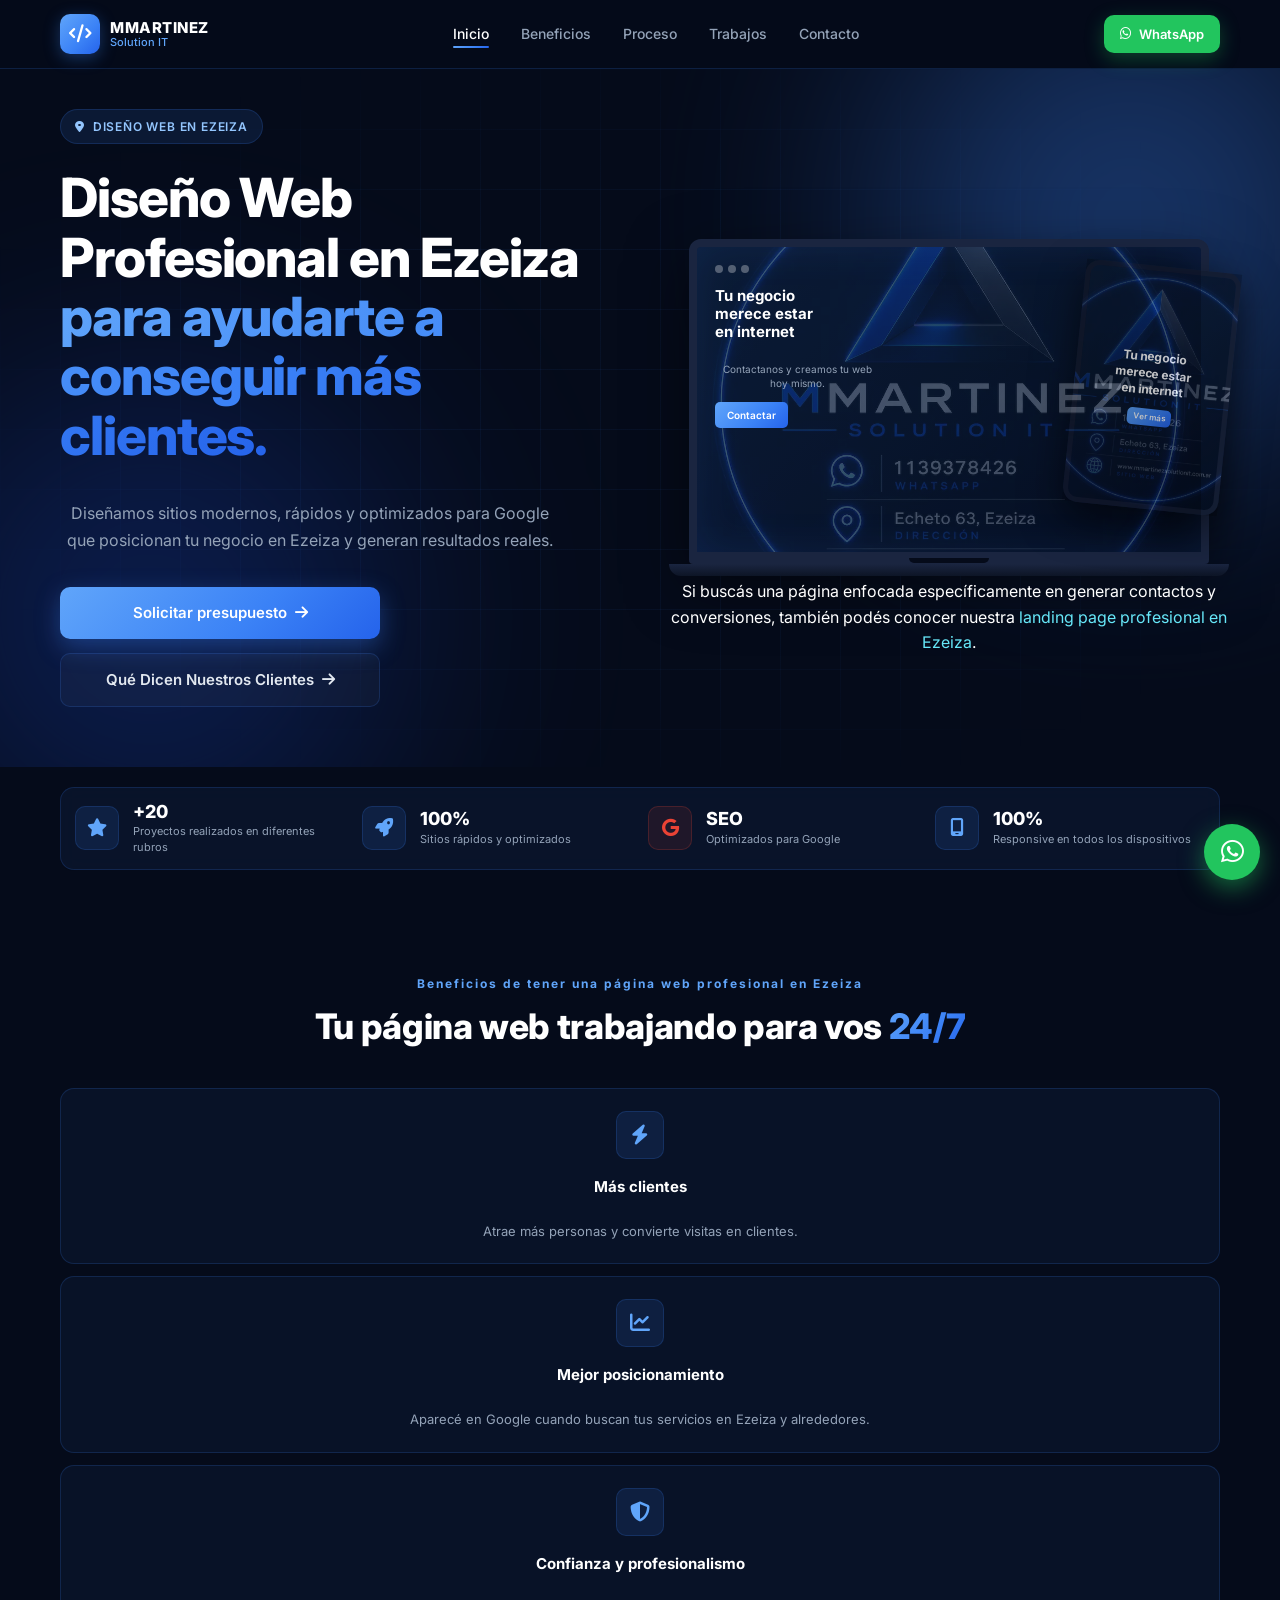
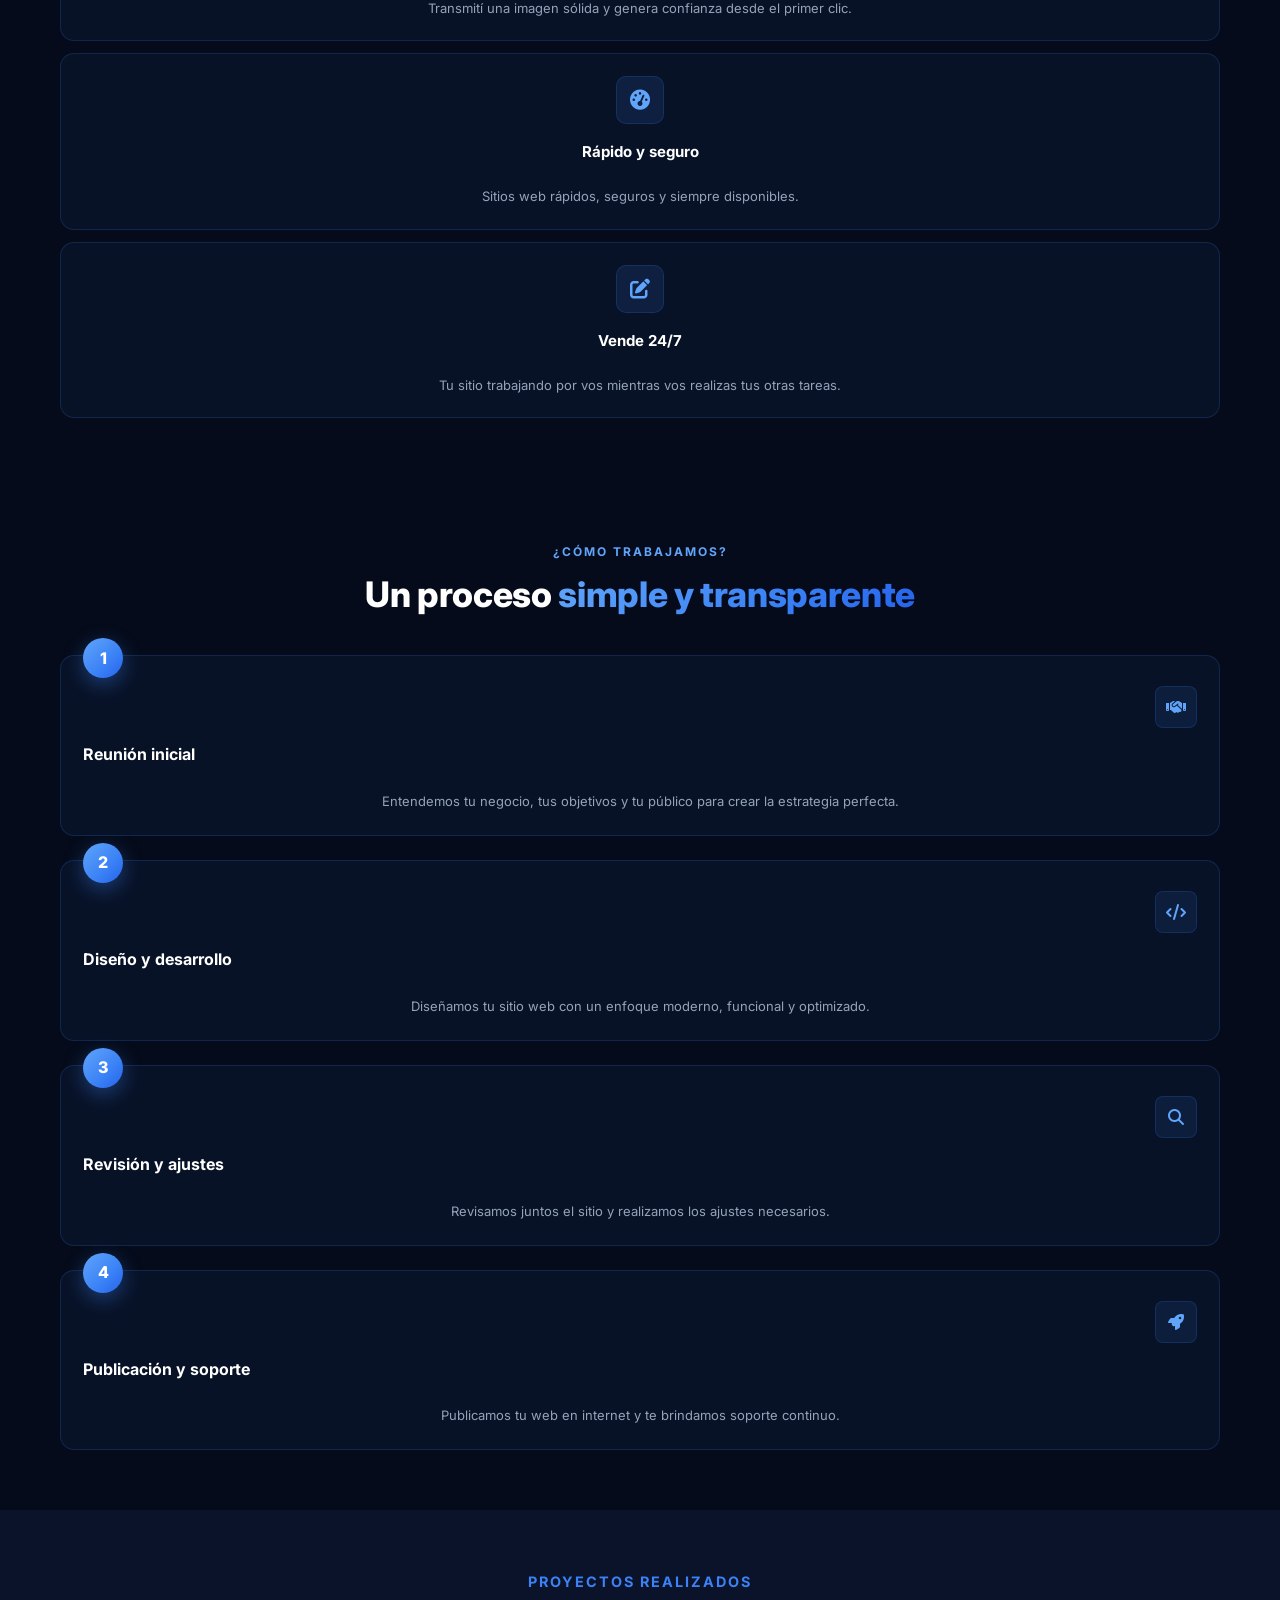
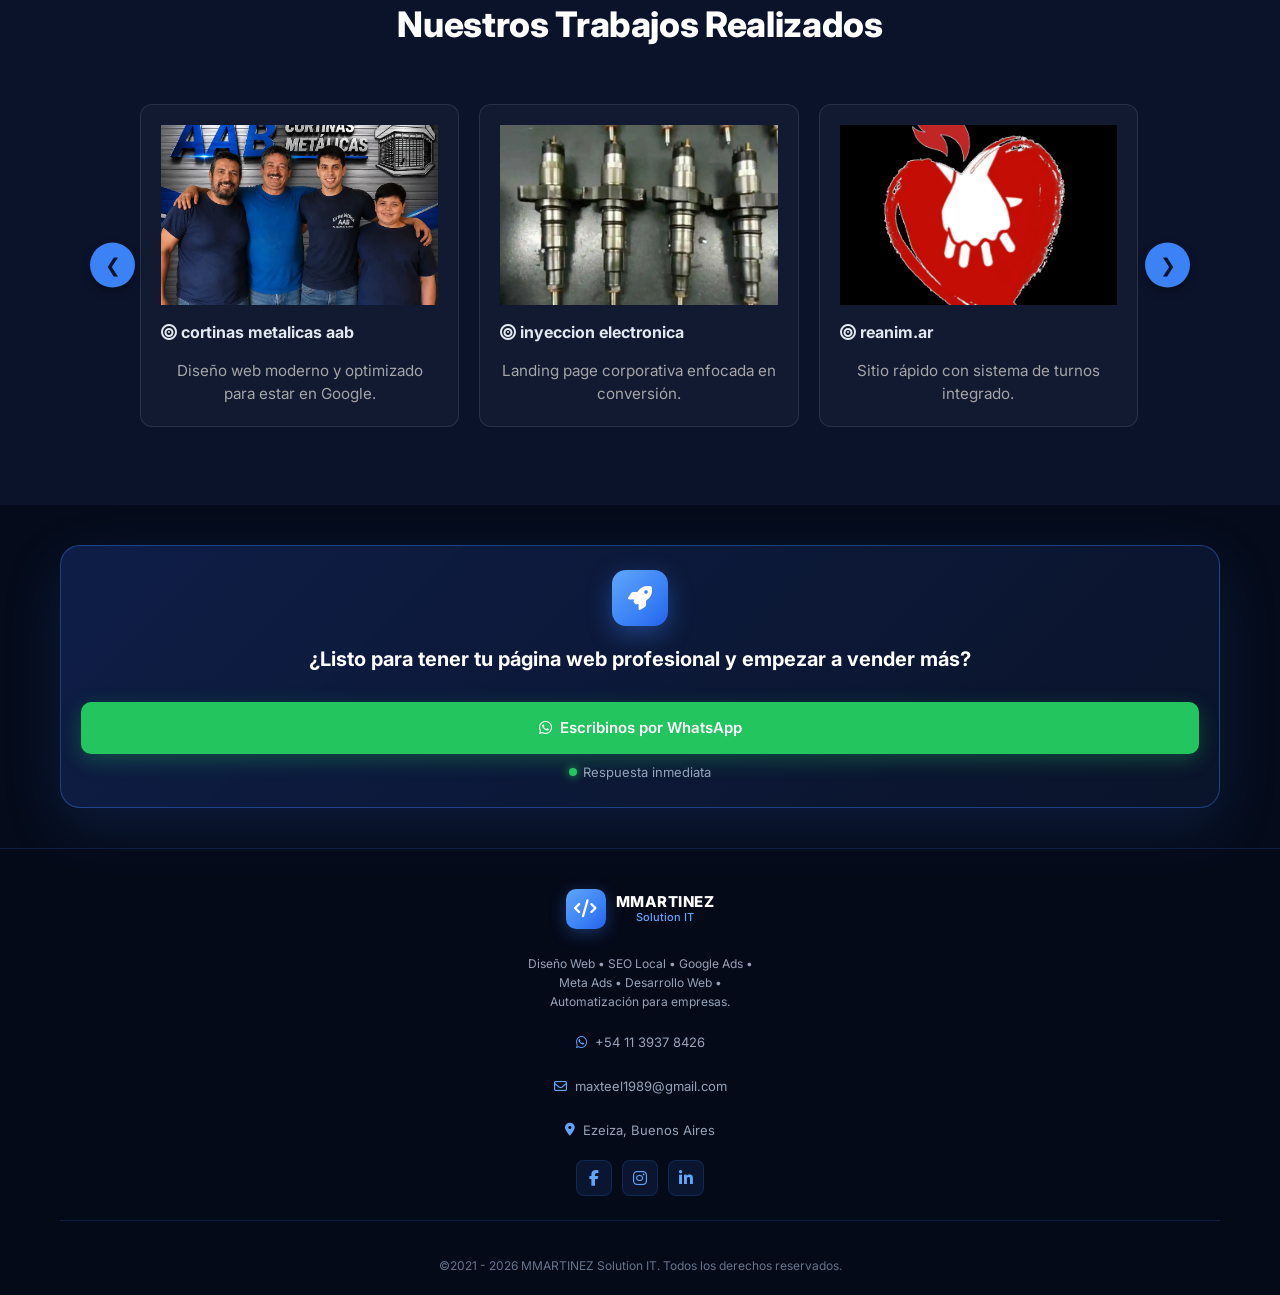
==== commit 946da045: "prueba-de-menu-desplegable" ====
--- a/diseno-web-ezeiza.html
+++ b/diseno-web-ezeiza.html
@@ -444,28 +444,48 @@
                     <div class="card-image-placeholder"><img src="./img/familia-version-final-convertido.webp" width="600"
                       height="400" loading="lazy" alt="Página web desarrollada para Cortinas AAB en Ezeiza" class="work-img">
                     </div>
-                    <h3>Cortinas AAB</h3>
+                    <a href="https://maxweb2025.github.io/aabcortinasmetalicas/" class="slider-card__link">
+                      <i class="fa-solid fa-bullseye" aria-hidden="true"></i>
+                      <span>
+                        <strong>cortinas metalicas aab</strong>
+                      </span>
+                    </a>
                     <p>Diseño web moderno y optimizado para estar en Google.</p>
                 </div>
                 <!-- Tarjeta 2 -->
                 <div class="slider-card">
                     <div class="card-image-placeholder"><img src="./img/emi_11zon.webp" width="600"
                       height="400" loading="lazy" alt="inyeccion electronica creada en Ezeiza" class="work-img"></div>
-                    <h3>Inyección Electrónica</h3>
+                      <a href="https://maxweb2025.github.io/diesel/" class="slider-card__link">
+                        <i class="fa-solid fa-bullseye" aria-hidden="true"></i>
+                        <span>
+                          <strong>inyeccion electronica</strong>
+                        </span>
+                      </a>
                     <p>Landing page corporativa enfocada en conversión.</p>
                 </div>
                 <!-- Tarjeta 3 -->
                 <div class="slider-card">
                     <div class="card-image-placeholder"><img src="./img/reanimar_11zon.webp" width="600"
                       height="400" loading="lazy" alt="Reanimar" class="work-img"></div>
-                    <h3>Reanimar</h3>
+                      <a href="https://www.reanim.ar/" class="slider-card__link">
+                        <i class="fa-solid fa-bullseye" aria-hidden="true"></i>
+                        <span>
+                          <strong>reanim.ar</strong>
+                        </span>
+                      </a>
                     <p>Sitio rápido con sistema de turnos integrado.</p>
                 </div>
                 <!-- Tarjeta 4 -->
                 <div class="slider-card">
                     <div class="card-image-placeholder"><img src="./img/viejaloca-sleider1_11zon.webp" width="600"
                       height="400" loading="lazy" alt="locamaria" class="work-img"></div>
-                    <h3>Loca Maria Grow Shop</h3>
+                      <a href="https://maxweb2025.github.io/growshop/#" class="slider-card__link">
+                        <i class="fa-solid fa-bullseye" aria-hidden="true"></i>
+                        <span>
+                          <strong>growshop.com</strong>
+                        </span>
+                      </a>
                     <p>Portal estilo tienda online, con optimización SEO local.</p>
                 </div>
             </div>
--- a/style1.css
+++ b/style1.css
@@ -476,7 +476,7 @@
   }
   .device--tablet .device__content h5 {
    
-    font-size: 14px;
+    font-size: 12px;
     font-weight: 700;
     color: white;
     margin-bottom: 8px;
@@ -697,7 +697,7 @@
     gap: 20px;
     overflow-x: auto;
     scroll-behavior: smooth;
-    padding: 20px 0;
+    padding: 18px 0;
     scrollbar-width: none; /* Oculta la barra de scroll en Firefox */
   }
   
@@ -721,7 +721,9 @@
     transform: translateY(-5px);
     border-color: #e6edea;
     box-shadow: 0 10px 20px rgba(181, 195, 188, 0.1);
-  }
+   
+  }
+ .slider-card__link:hover{background-color:var(--green-500);}
   
   .card-image-placeholder {
     width: 100%;
@@ -1248,6 +1250,7 @@
   cursor: pointer;
  color: var(--cyan-300);
 }
+.slider-card__link ::hover{background-color: #1d4ed8;}
   }
 
   
